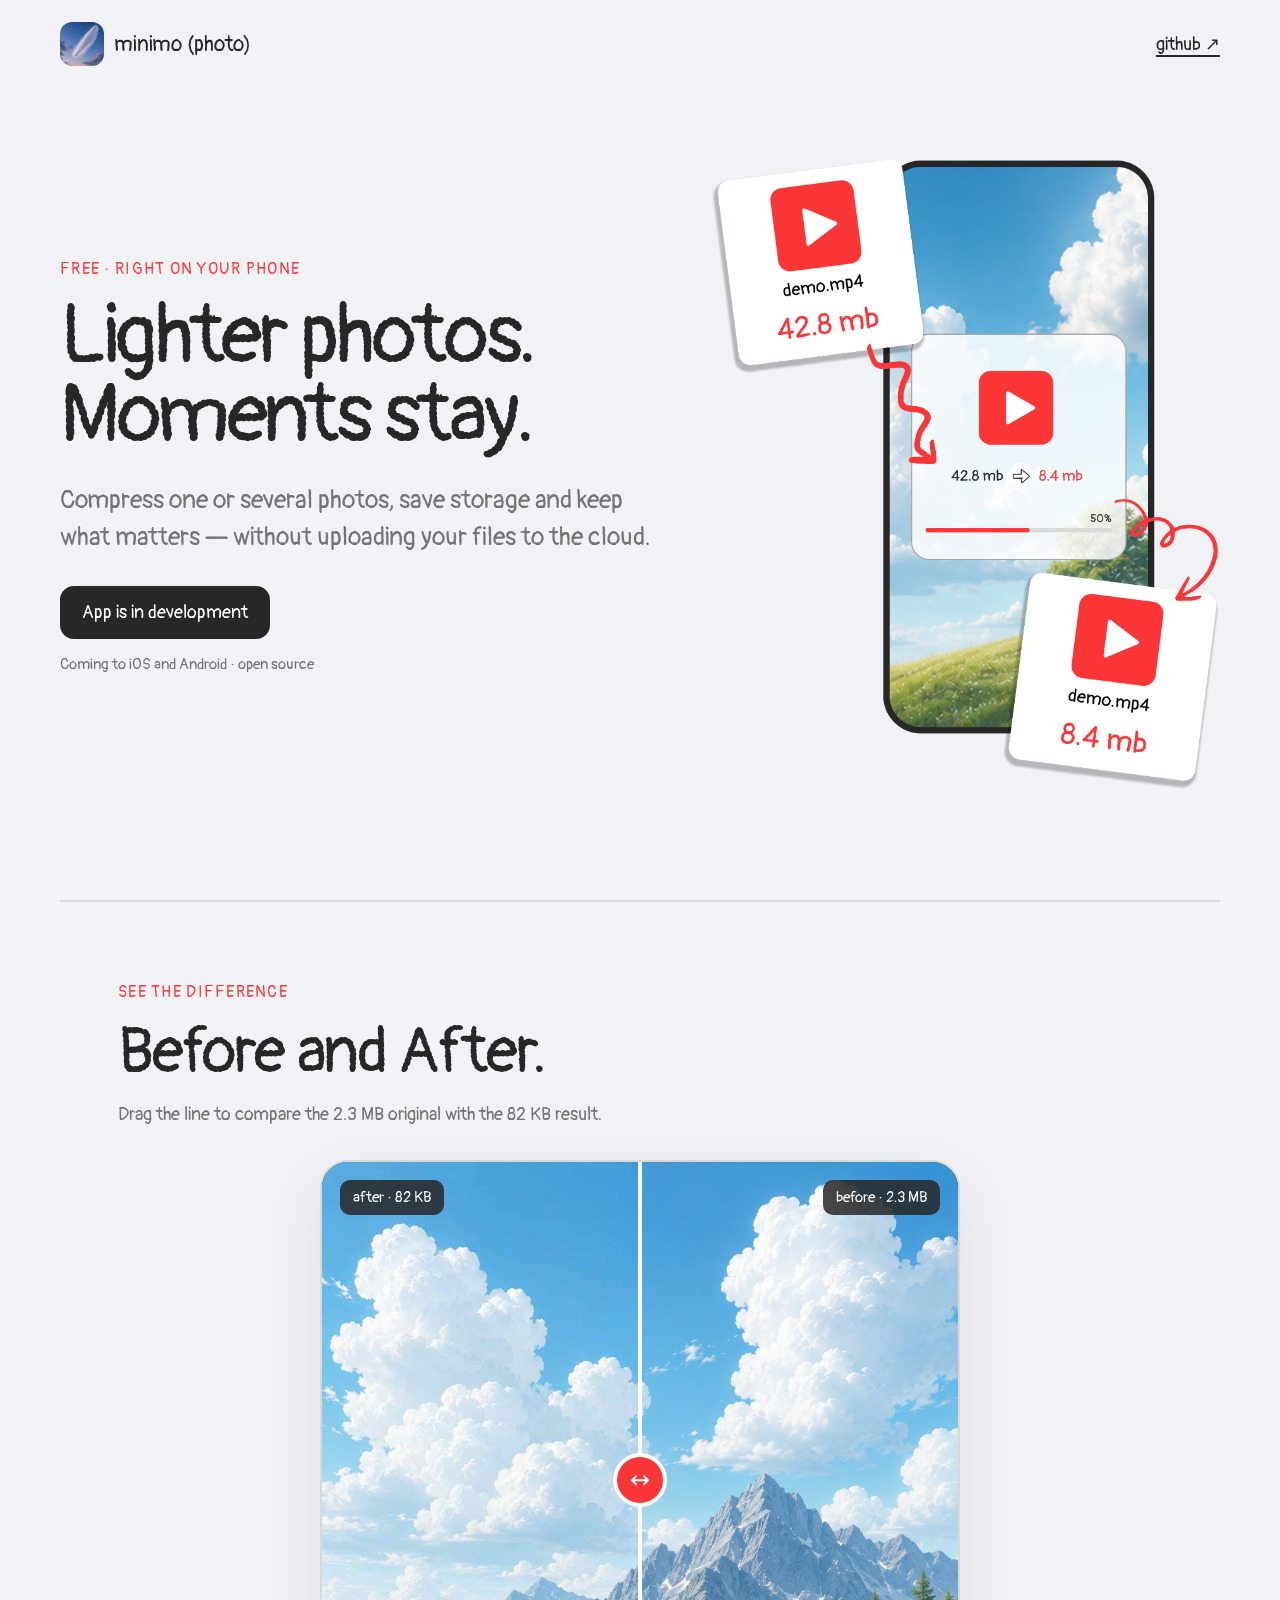
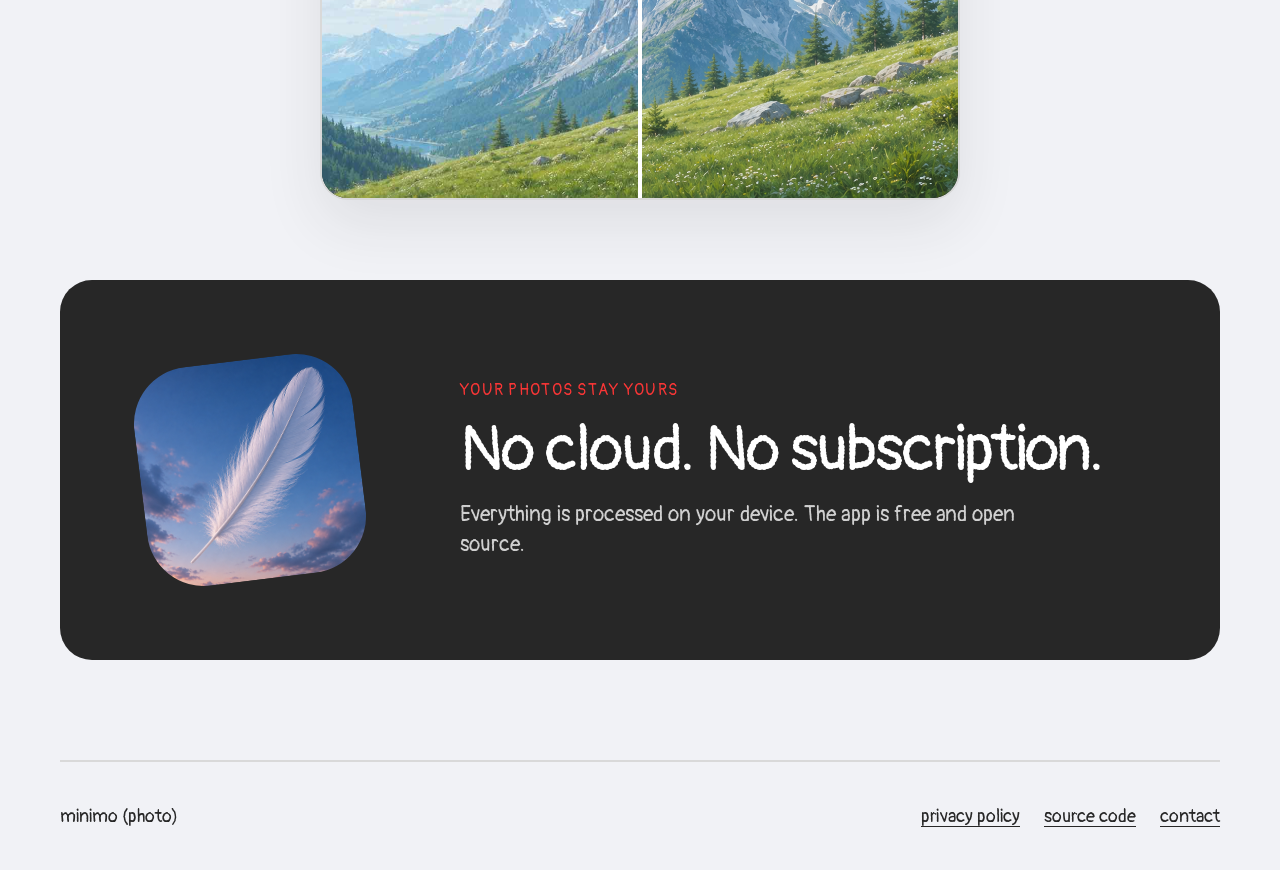
==== index.html @ 9e914084 "Init repo" ====
<!doctype html>
<html lang="en">
  <head>
    <meta charset="UTF-8">
    <meta name="viewport" content="width=device-width, initial-scale=1">
    <meta name="description" content="minimo (photo) — a free app for compressing photos directly on your phone.">
    <meta name="robots" content="index, follow">
    <meta name="theme-color" content="#f1f2f6">
    <title>minimo (photo) — lighter photos</title>
    <link rel="canonical" href="https://minimo-photo.vercel.app/">
    <meta property="og:type" content="website">
    <meta property="og:site_name" content="minimo (photo)">
    <meta property="og:title" content="minimo (photo) — lighter photos">
    <meta property="og:description" content="Compress photos directly on your phone. No cloud uploads. Open source.">
    <meta property="og:url" content="https://minimo-photo.vercel.app/">
    <!-- TODD: Update -->
    <meta property="og:image" content="https://minimo-photo.vercel.app/assets/og-image.png">
    <meta property="og:image:width" content="1200">
    <meta property="og:image:height" content="630">
    <meta property="og:image:alt" content="minimo (photo) — lighter photos">
    <meta name="twitter:card" content="summary_large_image">
    <meta name="twitter:title" content="minimo (photo) — lighter photos">
    <meta name="twitter:description" content="Compress photos directly on your phone. No cloud uploads. Open source.">
    <meta name="twitter:image" content="https://minimo-photo.vercel.app/assets/og-image.png">
    <link rel="stylesheet" href="styles.css">
    <link rel="icon" type="image/png" href="favicon/favicon-96x96.png" sizes="96x96">
    <link rel="icon" type="image/svg+xml" href="favicon/favicon.svg">
    <link rel="shortcut icon" href="favicon/favicon.ico">
    <link rel="apple-touch-icon" sizes="180x180" href="favicon/apple-touch-icon.png">
    <link rel="manifest" href="favicon/site.webmanifest">
  </head>
  <body>
    <header>
      <a class="brand" href="#" aria-label="minimo (photo), home">
        <img src="assets/icon.png" alt="" width="44" height="44">
        <span>minimo (photo)</span>
      </a>
      <nav class="top-links" aria-label="Project links">
        <a class="text-link" href="https://github.com/minimo-pro/minimo_photo">github ↗</a>
      </nav>
    </header>

    <main>
      <section class="hero">
        <div class="hero-copy">
          <p class="eyebrow">free · right on your phone</p>
          <h1>Lighter photos.<br>Moments stay.</h1>
          <p class="lead">
            Compress one or several photos, save storage and keep what matters
            — without uploading your files to the cloud.
          </p>
          <p class="development">App is in development</p>
          <p class="note">Coming to iOS and Android · open source</p>
        </div>
        <!-- TODD: Update -->
        <img class="demo" src="assets/demo.png" alt="A photo enters the phone and comes out compressed">
      </section>

      <section class="comparison" aria-labelledby="comparison-title">
        <p class="eyebrow">see the difference</p>
        <h2 id="comparison-title">Before and After.</h2>
        <p>Drag the line to compare the 2.3 MB original with the 82 KB result.</p>
        <div class="comparison-frame" style="--position: 50%">
          <img src="assets/comparison-before.png" alt="Original photo">
          <img class="comparison-after" src="assets/comparison-after.jpg" alt="Compressed photo">
          <span class="comparison-label before-label">before · 2.3 MB</span>
          <span class="comparison-label after-label">after · 82 KB</span>
          <span class="comparison-line" aria-hidden="true"><b>↔</b></span>
          <input type="range" min="0" max="100" value="50" aria-label="Compare before and after">
        </div>
      </section>

      <section class="privacy">
        <img src="assets/icon.png" alt="" width="120" height="120">
        <div>
          <p class="eyebrow">your photos stay yours</p>
          <h2>No cloud. No subscription.</h2>
          <p>Everything is processed on your device. The app is free and open source.</p>
        </div>
      </section>
    </main>

    <footer>
      <span>minimo (photo)</span>
      <nav aria-label="Project links">
        <a href="/privacy">privacy policy</a>
        <a href="https://github.com/minimo-pro/minimo_photo">source code</a>
        <a href="mailto:khlebobul@gmail.com">contact</a>
      </nav>
    </footer>
    <script>
      const comparison = document.querySelector(".comparison-frame");
      comparison.querySelector("input").addEventListener("input", event => {
        comparison.style.setProperty("--position", `${event.target.value}%`);
      });
    </script>
  </body>
</html>
---- styles.css ----
@font-face {
  font-family: Pangolin;
  src: url("assets/Pangolin-Regular.ttf") format("truetype");
  font-display: swap;
}

:root {
  --page: #f1f2f6;
  --ink: #272727;
  --muted: #747474;
  --frame: #d9d9d9;
  --red: #fc3636;
  --white: #fff;
}

* { box-sizing: border-box; }

html { scroll-behavior: smooth; }

body {
  margin: 0;
  overflow-x: hidden;
  color: var(--ink);
  background: var(--page);
  font-family: Pangolin, system-ui, sans-serif;
  font-size: 18px;
}

a { color: inherit; }

header,
main,
footer {
  width: min(1160px, calc(100% - 40px));
  margin-inline: auto;
}

header {
  height: 88px;
  display: flex;
  align-items: center;
  justify-content: space-between;
}

.brand {
  display: flex;
  align-items: center;
  gap: 10px;
  font-size: 21px;
  text-decoration: none;
}

.brand img { border-radius: 12px; }

.text-link {
  text-underline-offset: 5px;
  text-decoration-thickness: 2px;
}

.top-links {
  display: flex;
  flex-wrap: wrap;
  gap: 18px;
}

.hero {
  min-height: calc(100vh - 88px);
  display: grid;
  grid-template-columns: minmax(0, 1fr) minmax(360px, .85fr);
  align-items: center;
  gap: clamp(24px, 4vw, 64px);
  padding: 60px 0 100px;
}

.hero-copy { min-width: 0; }

.eyebrow {
  margin: 0 0 18px;
  color: var(--red);
  font-size: 16px;
  letter-spacing: .08em;
  text-transform: uppercase;
}

h1,
h2,
p { margin-top: 0; }

h1 {
  max-width: 720px;
  margin-bottom: 28px;
  font-size: clamp(54px, 6.5vw, 96px);
  font-weight: 400;
  line-height: .95;
  letter-spacing: -.04em;
}

h2 {
  margin-bottom: 18px;
  font-size: clamp(42px, 5vw, 68px);
  font-weight: 400;
  line-height: 1;
  letter-spacing: -.03em;
}

.lead {
  max-width: 590px;
  margin-bottom: 30px;
  color: var(--muted);
  font-size: clamp(20px, 2vw, 25px);
  line-height: 1.45;
}

.development {
  width: fit-content;
  margin-bottom: 0;
  padding: 13px 20px;
  color: var(--white);
  background: var(--ink);
  border: 2px solid var(--ink);
  border-radius: 14px;
  font-size: 18px;
}

.note {
  margin-top: 16px;
  color: var(--muted);
  font-size: 15px;
}

.demo {
  display: block;
  width: 100%;
  max-width: 560px;
  height: auto;
  justify-self: center;
}

.comparison {
  padding: 80px 5%;
  border-top: 2px solid var(--frame);
}

.comparison > p:not(.eyebrow) {
  max-width: 580px;
  color: var(--muted);
  line-height: 1.45;
}

.comparison-frame {
  position: relative;
  width: min(100%, 640px);
  aspect-ratio: 1;
  margin: 32px auto 0;
  overflow: hidden;
  background: var(--ink);
  border: 2px solid var(--frame);
  border-radius: 28px;
  box-shadow: 0 24px 60px #27272718;
}

.comparison-frame img {
  position: absolute;
  width: 100%;
  height: 100%;
  object-fit: cover;
}

.comparison-after {
  clip-path: inset(0 calc(100% - var(--position)) 0 0);
}

.comparison-label {
  position: absolute;
  top: 18px;
  z-index: 2;
  padding: 8px 13px;
  color: var(--white);
  background: #272727d9;
  border-radius: 10px;
  font-size: 15px;
}

.before-label { right: 18px; }
.after-label { left: 18px; }

.comparison-line {
  position: absolute;
  z-index: 3;
  top: 0;
  bottom: 0;
  left: var(--position);
  width: 4px;
  background: var(--white);
  transform: translateX(-50%);
  pointer-events: none;
}

.comparison-line b {
  position: absolute;
  top: 50%;
  left: 50%;
  width: 54px;
  height: 54px;
  display: grid;
  place-items: center;
  color: var(--white);
  background: var(--red);
  border: 4px solid var(--white);
  border-radius: 50%;
  font: 24px system-ui, sans-serif;
  transform: translate(-50%, -50%);
}

.comparison-frame input {
  position: absolute;
  z-index: 4;
  inset: 0;
  width: 100%;
  height: 100%;
  margin: 0;
  cursor: ew-resize;
  opacity: 0;
}

.comparison-frame:focus-within {
  outline: 3px solid var(--red);
  outline-offset: 4px;
}

.privacy {
  display: flex;
  align-items: center;
  gap: clamp(30px, 8vw, 100px);
  margin-bottom: 100px;
  padding: clamp(38px, 7vw, 80px);
  color: var(--white);
  background: var(--ink);
  border-radius: 32px;
}

.privacy img {
  width: clamp(110px, 18vw, 220px);
  height: auto;
  border-radius: 26%;
  transform: rotate(-7deg);
}

.privacy p:last-child {
  max-width: 580px;
  margin-bottom: 0;
  color: #d0d0d0;
  font-size: 21px;
  line-height: 1.45;
}

.policy-page {
  min-height: calc(100vh - 198px);
  display: grid;
  align-items: center;
  padding: 60px 0 100px;
}

.policy { max-width: 760px; }

.policy h1 { font-size: clamp(54px, 7vw, 88px); }

.policy p:not(.eyebrow) {
  color: var(--muted);
  font-size: clamp(20px, 2vw, 25px);
  line-height: 1.45;
}

.policy a {
  color: var(--ink);
  text-underline-offset: 5px;
}

footer {
  min-height: 110px;
  display: flex;
  align-items: center;
  justify-content: space-between;
  gap: 24px;
  border-top: 2px solid var(--frame);
}

footer nav {
  display: flex;
  flex-wrap: wrap;
  gap: 24px;
}

footer a { text-underline-offset: 4px; }

@media (max-width: 900px) {
  header,
  main,
  footer { width: min(100% - 28px, 560px); }

  .hero {
    min-height: auto;
    grid-template-columns: 1fr;
    padding: 70px 0 90px;
  }

  h1 { font-size: clamp(48px, 15vw, 78px); }

  .demo {
    width: min(100%, 480px);
    margin-top: 20px;
  }

  .comparison { padding: 64px 0; }

  .privacy {
    align-items: flex-start;
    flex-direction: column;
    margin-bottom: 60px;
  }

  footer {
    align-items: flex-start;
    flex-direction: column;
    padding: 32px 0;
  }
}

@media (max-width: 520px) {
  header { height: 76px; }
  .brand { font-size: 18px; }
  .brand img { width: 38px; height: 38px; }
  .top-links { gap: 12px; font-size: 16px; }
  .hero { padding-top: 48px; }
  h1 { font-size: clamp(40px, 11.5vw, 46px); }
  .lead { font-size: 18px; }
  .privacy { padding: 30px 24px; }
  .comparison-frame { border-radius: 18px; }
  .comparison-line b { width: 44px; height: 44px; }
}

@media (prefers-reduced-motion: reduce) {
  html { scroll-behavior: auto; }
}
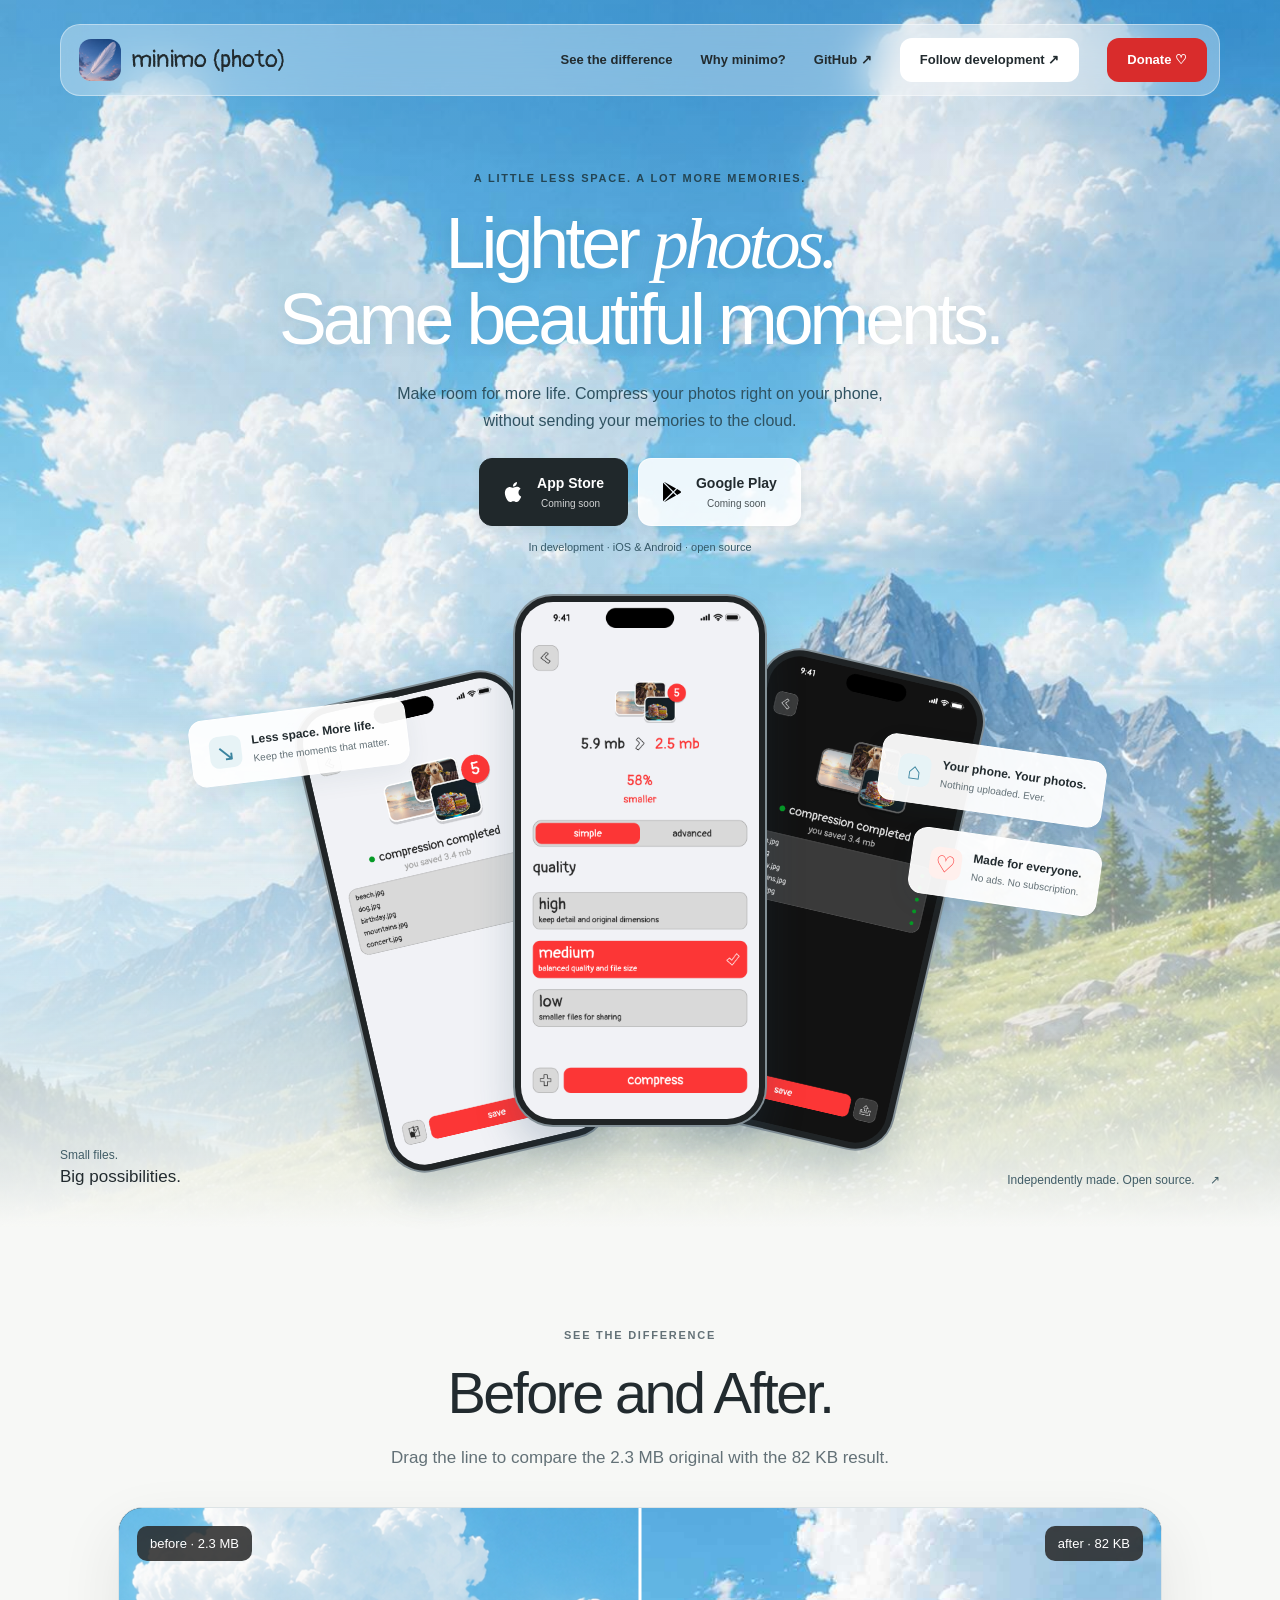
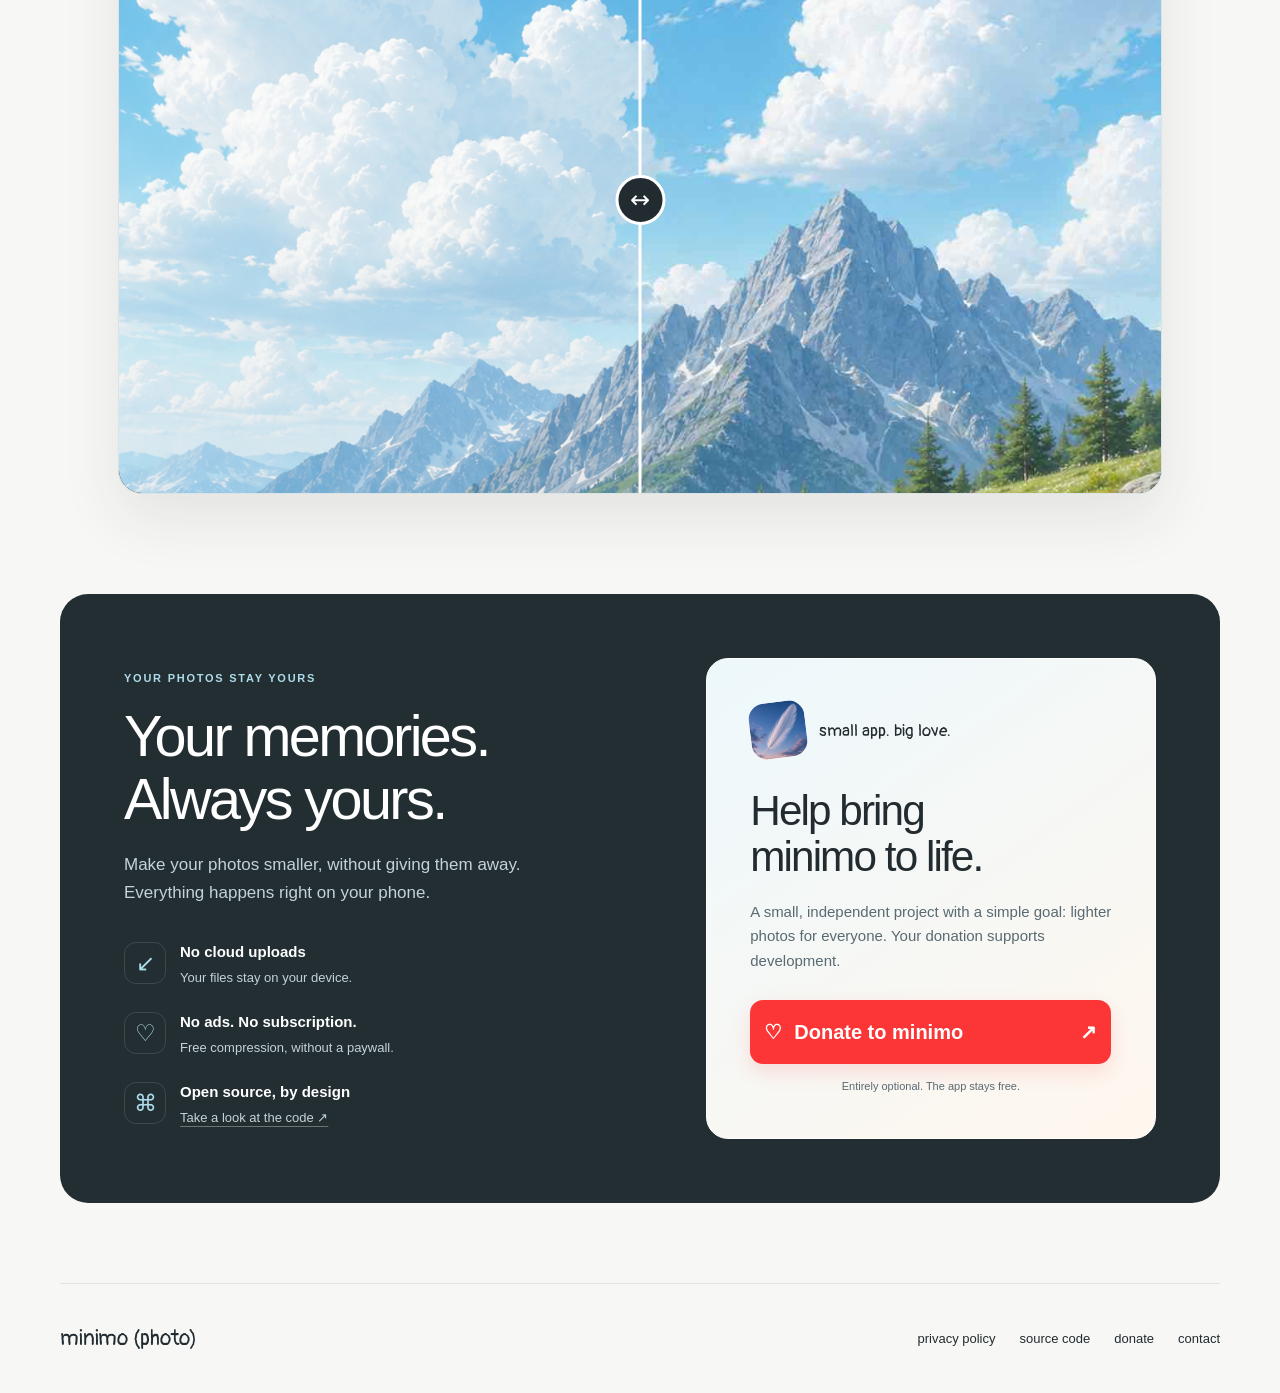
==== commit 0aead6f3: "Redesign photo landing page and improve social preview" ====
--- a/index.html
+++ b/index.html
@@ -5,7 +5,7 @@
     <meta name="viewport" content="width=device-width, initial-scale=1">
     <meta name="description" content="minimo (photo) — a free app for compressing photos directly on your phone.">
     <meta name="robots" content="index, follow">
-    <meta name="theme-color" content="#f1f2f6">
+    <meta name="theme-color" content="#8bcce8">
     <title>minimo (photo) — lighter photos</title>
     <link rel="canonical" href="https://minimo-photo.vercel.app/">
     <meta property="og:type" content="website">
@@ -13,7 +13,6 @@
     <meta property="og:title" content="minimo (photo) — lighter photos">
     <meta property="og:description" content="Compress photos directly on your phone. No cloud uploads. Open source.">
     <meta property="og:url" content="https://minimo-photo.vercel.app/">
-    <!-- TODD: Update -->
     <meta property="og:image" content="https://minimo-photo.vercel.app/assets/og-image.png">
     <meta property="og:image:width" content="1200">
     <meta property="og:image:height" content="630">
@@ -29,34 +28,46 @@
     <link rel="apple-touch-icon" sizes="180x180" href="favicon/apple-touch-icon.png">
     <link rel="manifest" href="favicon/site.webmanifest">
   </head>
-  <body>
+  <body class="landing">
     <header>
       <a class="brand" href="#" aria-label="minimo (photo), home">
         <img src="assets/icon.png" alt="" width="44" height="44">
         <span>minimo (photo)</span>
       </a>
       <nav class="top-links" aria-label="Project links">
-        <a class="text-link" href="https://github.com/minimo-pro/minimo_photo">github ↗</a>
+        <a class="text-link" href="#comparison">See the difference</a>
+        <a class="text-link" href="#privacy">Why minimo?</a>
+        <a class="text-link" href="https://github.com/minimo-pro/minimo_photo">GitHub ↗</a>
+        <a class="nav-cta" href="https://github.com/minimo-pro/minimo_photo">Follow development ↗</a>
+        <a class="nav-cta nav-donate" href="https://web.tribute.tg/d/PM3">Donate ♡</a>
       </nav>
     </header>
 
     <main>
-      <section class="hero">
+      <section class="hero" aria-labelledby="hero-title">
         <div class="hero-copy">
-          <p class="eyebrow">free · right on your phone</p>
-          <h1>Lighter photos.<br>Moments stay.</h1>
-          <p class="lead">
-            Compress one or several photos, save storage and keep what matters
-            — without uploading your files to the cloud.
-          </p>
-          <p class="development">App is in development</p>
-          <p class="note">Coming to iOS and Android · open source</p>
+          <p class="eyebrow">a little less space. a lot more memories.</p>
+          <h1 id="hero-title">Lighter <em>photos.</em><br>Same beautiful moments.</h1>
+          <p class="lead">Make room for more life. Compress your photos right on your phone,<br class="desktop-break"> without sending your memories to the cloud.</p>
+          <div class="store-links" aria-label="minimo (photo) availability">
+            <span class="store-link"><img class="store-icon apple-icon" src="assets/apple.svg" alt="" width="20" height="20"><span>App Store<small class="store-status">Coming soon</small></span></span>
+            <span class="store-link secondary"><img class="store-icon" src="assets/googleplay.svg" alt="" width="20" height="20"><span>Google Play<small class="store-status">Coming soon</small></span></span>
+          </div>
+          <p class="note">In development · iOS &amp; Android · open source</p>
         </div>
-        <!-- TODD: Update -->
-        <img class="demo" src="assets/demo.png" alt="A photo enters the phone and comes out compressed">
+
+        <div class="phone-scene" aria-label="A look inside minimo (photo)">
+          <div class="phone phone-left"><img src="assets/result.png" alt="Compression completed: five photos compressed, 3.4 MB saved" width="1320" height="2868"></div>
+          <div class="phone phone-right"><img src="assets/result-dark.png" alt="The compression result in dark mode" width="1320" height="2868"></div>
+          <div class="phone phone-center"><img src="assets/settings.png" alt="Choose photo quality: five photos go from 5.9 MB to 2.5 MB" width="1320" height="2868" fetchpriority="high"></div>
+          <div class="floating-card space-card"><span class="card-icon" aria-hidden="true">↘</span><div><strong>Less space. More life.</strong><span>Keep the moments that matter.</span></div></div>
+          <div class="floating-card private-card"><span class="card-icon" aria-hidden="true">⌂</span><div><strong>Your phone. Your photos.</strong><span>Nothing uploaded. Ever.</span></div></div>
+          <div class="floating-card free-card"><span class="card-icon" aria-hidden="true">♡</span><div><strong>Made for everyone.</strong><span>No ads. No subscription.</span></div></div>
+        </div>
+        <div class="hero-bottom"><p>Small files.<br><strong>Big possibilities.</strong></p><a href="https://github.com/minimo-pro/minimo_photo">Independently made. Open source. <span aria-hidden="true">↗</span></a></div>
       </section>
 
-      <section class="comparison" aria-labelledby="comparison-title">
+      <section id="comparison" class="comparison" aria-labelledby="comparison-title">
         <p class="eyebrow">see the difference</p>
         <h2 id="comparison-title">Before and After.</h2>
         <p>Drag the line to compare the 2.3 MB original with the 82 KB result.</p>
@@ -70,12 +81,23 @@
         </div>
       </section>
 
-      <section class="privacy">
-        <img src="assets/icon.png" alt="" width="120" height="120">
-        <div>
+      <section id="privacy" class="privacy" aria-labelledby="privacy-title">
+        <div class="privacy-copy">
           <p class="eyebrow">your photos stay yours</p>
-          <h2>No cloud. No subscription.</h2>
-          <p>Everything is processed on your device. The app is free and open source.</p>
+          <h2 id="privacy-title">Your memories.<br>Always yours.</h2>
+          <p>Make your photos smaller, without giving them away. Everything happens right on your phone.</p>
+          <ul class="privacy-benefits">
+            <li><span aria-hidden="true">↙</span><div><strong>No cloud uploads</strong><p>Your files stay on your device.</p></div></li>
+            <li><span aria-hidden="true">♡</span><div><strong>No ads. No subscription.</strong><p>Free compression, without a paywall.</p></div></li>
+            <li><span aria-hidden="true">⌘</span><div><strong>Open source, by design</strong><p><a href="https://github.com/minimo-pro/minimo_photo">Take a look at the code ↗</a></p></div></li>
+          </ul>
+        </div>
+        <div class="support-card">
+          <div class="support-brand"><img src="assets/icon.png" alt="" width="56" height="56"><span>small app. big love.</span></div>
+          <h3>Help bring<br>minimo to life.</h3>
+          <p>A small, independent project with a simple goal: lighter photos for everyone. Your donation supports development.</p>
+          <a class="donate-link" href="https://web.tribute.tg/d/PM3"><span aria-hidden="true">♡</span> Donate to minimo <span aria-hidden="true">↗</span></a>
+          <p class="support-note">Entirely optional. The app stays free.</p>
         </div>
       </section>
     </main>
@@ -85,6 +107,7 @@
       <nav aria-label="Project links">
         <a href="/privacy">privacy policy</a>
         <a href="https://github.com/minimo-pro/minimo_photo">source code</a>
+        <a href="https://web.tribute.tg/d/PM3">donate</a>
         <a href="mailto:khlebobul@gmail.com">contact</a>
       </nav>
     </footer>
--- a/styles.css
+++ b/styles.css
@@ -5,340 +5,166 @@
 }
 
 :root {
-  --page: #f1f2f6;
-  --ink: #272727;
-  --muted: #747474;
-  --frame: #d9d9d9;
+  --page: #f7f8f6;
+  --ink: #222b2f;
+  --muted: #637177;
+  --frame: #dce3e5;
   --red: #fc3636;
   --white: #fff;
 }
 
 * { box-sizing: border-box; }
+html { scroll-behavior: smooth; scroll-padding-top: 28px; }
+body { margin: 0; color: var(--ink); background: var(--page); font: 17px/1.5 -apple-system, BlinkMacSystemFont, "Segoe UI", sans-serif; }
+a { color: inherit; }
+a:focus-visible { outline: 3px solid var(--red); outline-offset: 5px; }
+header, main, footer { width: min(1160px, calc(100% - 48px)); margin-inline: auto; }
+header { position: relative; z-index: 2; display: flex; align-items: center; justify-content: space-between; gap: 24px; min-height: 72px; margin-top: 24px; padding: 10px 12px 10px 18px; border: 1px solid #ffffff65; border-radius: 20px; background: #ffffff55; backdrop-filter: blur(20px); }
+.brand { display: flex; align-items: center; gap: 10px; font-family: Pangolin, sans-serif; font-size: 24px; text-decoration: none; white-space: nowrap; }
+.brand img { width: 42px; height: 42px; border-radius: 12px; }
+.top-links { display: flex; align-items: center; gap: 28px; font-size: 13px; font-weight: 600; }
+.text-link { text-decoration: none; }
+.text-link:hover, footer a:hover { text-decoration: underline; text-underline-offset: 5px; }
+.nav-cta { padding: 12px 20px; background: var(--white); border-radius: 12px; text-decoration: none; }
 
-html { scroll-behavior: smooth; }
+.nav-donate { color: var(--white); background: #d92c2c; white-space: nowrap; }
+.nav-donate:hover { background: #be2424; }
 
-body {
-  margin: 0;
-  overflow-x: hidden;
-  color: var(--ink);
-  background: var(--page);
-  font-family: Pangolin, system-ui, sans-serif;
-  font-size: 18px;
+.hero { position: relative; isolation: isolate; padding-top: 74px; text-align: center; }
+.hero::before { content: ""; position: absolute; z-index: -1; top: -130px; bottom: 0; left: calc((100% - 100vw) / 2); width: 100vw; background: linear-gradient(180deg, #25537018, transparent 55%, #f7f8f6 100%), url("assets/sky.jpg") center bottom / cover; }
+.hero-copy { position: relative; z-index: 1; }
+.eyebrow { margin: 0 0 18px; color: var(--muted); font-size: 11px; font-weight: 650; letter-spacing: .16em; text-transform: uppercase; }
+.hero .eyebrow { color: #244554; }
+h1, h2, p { margin-top: 0; }
+h1 { margin-bottom: 24px; font-size: clamp(46px, 5.6vw, 76px); font-weight: 500; line-height: 1.06; letter-spacing: -.055em; }
+.hero h1 { color: var(--white); text-shadow: 0 2px 16px #1d506525; }
+h1 em { font-family: Georgia, "Times New Roman", serif; font-weight: 400; }
+h2 { margin-bottom: 20px; font-size: clamp(36px, 4.5vw, 58px); font-weight: 500; line-height: 1.1; letter-spacing: -.045em; }
+.lead { margin-bottom: 24px; color: #2f5261; font-size: 16px; line-height: 1.65; }
+.store-links { display: flex; justify-content: center; flex-wrap: wrap; gap: 10px; scroll-margin-top: 30px; }
+.store-link { display: inline-flex; align-items: center; gap: 14px; padding: 14px 23px; color: var(--white); background: #20282b; border: 1px solid #20282b; border-radius: 13px; font-size: 14px; font-weight: 600; text-decoration: none; box-shadow: 0 4px 12px #18374615; transition: transform .2s; }
+.store-link[href]:hover, .donate-link:hover { transform: translateY(-2px); }
+.store-status { display: block; margin-top: 2px; font-size: 10px; font-weight: 400; opacity: .8; }
+.store-icon { display: block; width: 20px; height: 20px; flex-shrink: 0; }
+.apple-icon { filter: invert(1); }
+.store-link.secondary { background: #ffffffdf; border-color: #ffffff80; color: var(--ink); }
+.note { margin: 13px 0 0; color: #345867; font-size: 11px; }
+
+.phone-scene { position: relative; width: min(100%, 900px); height: 570px; margin: 40px auto 0; }
+.phone { position: absolute; width: 225px; overflow: hidden; border: 6px solid #202426; border-radius: 38px; background: #202426; box-shadow: 0 0 0 2px #839097, 0 22px 40px #254b6338; }
+.phone img { display: block; width: 100%; height: auto; }
+.phone-center { z-index: 2; width: 250px; top: 0; left: calc(50% - 125px); }
+.phone-left { top: 88px; left: calc(50% - 300px); transform: rotate(-13deg); }
+.phone-right { top: 66px; right: calc(50% - 300px); transform: rotate(13deg); }
+.floating-card { position: absolute; z-index: 3; display: flex; align-items: center; gap: 11px; padding: 15px 18px; text-align: left; background: #fffffff0; border: 1px solid #fff; border-radius: 14px; box-shadow: 0 8px 24px #264e6712; }
+.floating-card strong { display: block; font-size: 12px; font-weight: 650; }
+.floating-card div > span { display: block; color: var(--muted); font-size: 10px; margin-top: 2px; }
+.card-icon { display: grid; place-items: center; width: 32px; height: 32px; color: #3b849f; background: #e7f3f6; border-radius: 9px; font-size: 23px; }
+.space-card { top: 113px; left: 0; transform: rotate(-7deg); }
+.private-card { top: 151px; right: -15px; transform: rotate(8deg); }
+.free-card { top: 242px; right: -10px; transform: rotate(8deg); }
+.free-card .card-icon { color: var(--red); background: #fff0ed; }
+.hero-bottom { position: relative; display: flex; align-items: end; justify-content: space-between; gap: 24px; margin-top: -20px; padding: 0 0 38px; text-align: left; color: #415d67; font-size: 12px; }
+.hero-bottom p { margin: 0; }
+.hero-bottom strong { font-size: 17px; color: var(--ink); font-weight: 500; }
+.hero-bottom a { text-decoration: none; }
+.hero-bottom a span { margin-left: 12px; }
+
+.comparison { padding: 100px 5%; text-align: center; }
+.comparison > p:not(.eyebrow) { color: var(--muted); }
+.comparison-frame { position: relative; aspect-ratio: 16 / 9; margin-top: 36px; overflow: hidden; background: var(--ink); border: 1px solid var(--frame); border-radius: 24px; box-shadow: 0 24px 60px #27272718; }
+.comparison-frame img { position: absolute; inset: 0; width: 100%; height: 100%; object-fit: cover; }
+.comparison-after { clip-path: inset(0 0 0 var(--position)); }
+.comparison-label { position: absolute; top: 18px; z-index: 2; padding: 8px 13px; color: var(--white); background: #272727d9; border-radius: 10px; font-size: 13px; }
+.before-label { left: 18px; }
+.after-label { right: 18px; }
+.comparison-line { position: absolute; z-index: 3; top: 0; bottom: 0; left: var(--position); width: 3px; background: var(--white); transform: translateX(-50%); pointer-events: none; }
+.comparison-line b { position: absolute; top: 50%; left: 50%; width: 50px; height: 50px; display: grid; place-items: center; color: var(--white); background: var(--ink); border: 3px solid var(--white); border-radius: 50%; font: 24px system-ui, sans-serif; transform: translate(-50%, -50%); }
+.comparison-frame input { position: absolute; z-index: 4; inset: 0; width: 100%; height: 100%; margin: 0; cursor: ew-resize; opacity: 0; }
+.comparison-frame:focus-within { outline: 3px solid var(--red); outline-offset: 4px; }
+.privacy { display: grid; grid-template-columns: 1.15fr 1fr; align-items: center; gap: clamp(32px, 5vw, 64px); margin-bottom: 80px; padding: clamp(32px, 5vw, 64px); color: var(--white); background: #222e32; border-radius: 28px; }
+.privacy-copy > p:not(.eyebrow) { max-width: 420px; color: #c5d2d6; line-height: 1.65; }
+.privacy .eyebrow { color: #addbea; }
+.privacy-benefits { display: grid; gap: 22px; margin: 32px 0 0; padding: 0; list-style: none; }
+.privacy-benefits li { display: flex; align-items: center; gap: 14px; }
+.privacy-benefits li > span { display: grid; place-items: center; flex-shrink: 0; width: 42px; height: 42px; border: 1px solid #ffffff20; border-radius: 12px; color: #addbea; font-size: 23px; }
+.privacy-benefits strong { font-size: 15px; font-weight: 600; }
+.privacy-benefits p { margin: 3px 0 0; color: #c5d2d6; font-size: 13px; }
+.privacy-benefits a { text-decoration-color: #ffffff55; text-underline-offset: 4px; }
+.support-card { padding: clamp(26px, 3.4vw, 44px); color: var(--ink); background: linear-gradient(145deg, #edf8fc, #fff7ee); border: 1px solid #fff; border-radius: 22px; }
+.support-brand { display: flex; align-items: center; gap: 13px; margin-bottom: 30px; }
+.support-brand img { border-radius: 16px; transform: rotate(-7deg); }
+.support-brand span { font-family: Pangolin, sans-serif; font-size: 17px; }
+.support-card h3 { margin: 0 0 20px; font-size: clamp(32px, 3.3vw, 44px); font-weight: 500; line-height: 1.08; letter-spacing: -.045em; }
+.support-card > p { color: #596a72; font-size: 15px; line-height: 1.65; }
+.donate-link { display: flex; align-items: center; justify-content: center; gap: 12px; width: 100%; margin-top: 26px; padding: 17px 14px; color: var(--white); background: var(--red); border-radius: 13px; font-size: 20px; font-weight: 650; text-decoration: none; box-shadow: 0 8px 20px #fc363625; transition: transform .2s, background .2s; }
+.donate-link:hover { background: #d92c2c; }
+.donate-link span:last-child { margin-left: auto; }
+.support-card .support-note { margin: 13px 0 0; text-align: center; font-size: 11px; }
+.policy-page { min-height: calc(100vh - 226px); display: grid; align-items: center; padding: 60px 0 100px; }
+.policy { max-width: 760px; }
+.policy p:not(.eyebrow) { color: var(--muted); font-size: 20px; line-height: 1.65; }
+.policy a { color: var(--ink); text-underline-offset: 5px; }
+footer { min-height: 110px; display: flex; align-items: center; justify-content: space-between; gap: 24px; border-top: 1px solid var(--frame); font-size: 13px; }
+footer > span { font-family: Pangolin, sans-serif; font-size: 21px; }
+footer nav { display: flex; flex-wrap: wrap; gap: 24px; }
+footer a { text-decoration: none; }
+
+@media (max-width: 1000px) {
+  .top-links { gap: 18px; }
+  .top-links .text-link { display: none; }
+  .phone-scene { width: 740px; max-width: 100%; }
+  .floating-card { padding: 12px; }
+  .space-card { left: -5px; }
+  .private-card, .free-card { right: -5px; }
 }
-
-a { color: inherit; }
-
-header,
-main,
-footer {
-  width: min(1160px, calc(100% - 40px));
-  margin-inline: auto;
+@media (max-width: 700px) {
+  header, main, footer { width: calc(100% - 32px); }
+  header { min-height: 64px; margin-top: 16px; padding: 9px 10px; border-radius: 16px; gap: 12px; }
+  .brand { font-size: 20px; gap: 7px; }
+  .brand img { width: 34px; height: 34px; border-radius: 9px; }
+  .top-links .text-link, .top-links .nav-cta:not(.nav-donate) { display: none; }
+  .nav-cta { padding: 10px 13px; font-size: 12px; }
+  .hero { padding-top: 56px; }
+  .hero::before { top: -100px; background-position: center, 62% bottom; }
+  .hero .eyebrow { font-size: 9px; letter-spacing: .1em; }
+  h1 { font-size: clamp(37px, 7.6vw, 53px); line-height: 1.1; letter-spacing: -.05em; }
+  .lead { max-width: 430px; margin-inline: auto; font-size: 14px; }
+  .desktop-break { display: none; }
+  .store-link { padding: 12px 18px; font-size: 13px; }
+  .phone-scene { height: 455px; margin-top: 35px; overflow-x: clip; }
+  .phone { width: 162px; border-width: 4px; border-radius: 27px; }
+  .phone-center { width: 190px; left: calc(50% - 95px); border-radius: 31px; }
+  .phone-left { left: calc(50% - 210px); top: 80px; transform: rotate(-10deg); }
+  .phone-right { right: calc(50% - 210px); top: 65px; transform: rotate(10deg); }
+  .floating-card { padding: 10px; gap: 7px; border-radius: 11px; }
+  .floating-card strong { font-size: 10px; }
+  .floating-card div > span { font-size: 9px; }
+  .card-icon { width: 25px; height: 25px; font-size: 19px; }
+  .space-card { top: 210px; left: 0; }
+  .private-card { top: 315px; right: 0; }
+  .free-card { display: none; }
+  .hero-bottom { margin-top: 0; align-items: start; font-size: 10px; gap: 16px; }
+  .hero-bottom strong { font-size: 14px; }
+  .hero-bottom a { max-width: 155px; text-align: right; }
+  .comparison { padding: 65px 0; }
+  .comparison > p:not(.eyebrow) { font-size: 14px; }
+  .comparison-frame { border-radius: 16px; }
+  .comparison-label { top: 10px; font-size: 11px; padding: 5px 9px; }
+  .before-label { left: 10px; }
+  .after-label { right: 10px; }
+  .comparison-line b { width: 38px; height: 38px; }
+  .privacy { grid-template-columns: 1fr; gap: 32px; padding: 32px 24px; margin-bottom: 50px; }
+  .support-card { padding: 26px 22px; }
+  .donate-link { font-size: 19px; gap: 8px; }
+  footer { align-items: flex-start; flex-direction: column; padding: 28px 0; gap: 16px; }
+  footer nav { gap: 16px; }
 }
-
-header {
-  height: 88px;
-  display: flex;
-  align-items: center;
-  justify-content: space-between;
+@media (max-width: 440px) {
+  .phone-left { left: calc(50% - 165px); }
+  .phone-right { right: calc(50% - 165px); }
 }
-
-.brand {
-  display: flex;
-  align-items: center;
-  gap: 10px;
-  font-size: 21px;
-  text-decoration: none;
-}
-
-.brand img { border-radius: 12px; }
-
-.text-link {
-  text-underline-offset: 5px;
-  text-decoration-thickness: 2px;
-}
-
-.top-links {
-  display: flex;
-  flex-wrap: wrap;
-  gap: 18px;
-}
-
-.hero {
-  min-height: calc(100vh - 88px);
-  display: grid;
-  grid-template-columns: minmax(0, 1fr) minmax(360px, .85fr);
-  align-items: center;
-  gap: clamp(24px, 4vw, 64px);
-  padding: 60px 0 100px;
-}
-
-.hero-copy { min-width: 0; }
-
-.eyebrow {
-  margin: 0 0 18px;
-  color: var(--red);
-  font-size: 16px;
-  letter-spacing: .08em;
-  text-transform: uppercase;
-}
-
-h1,
-h2,
-p { margin-top: 0; }
-
-h1 {
-  max-width: 720px;
-  margin-bottom: 28px;
-  font-size: clamp(54px, 6.5vw, 96px);
-  font-weight: 400;
-  line-height: .95;
-  letter-spacing: -.04em;
-}
-
-h2 {
-  margin-bottom: 18px;
-  font-size: clamp(42px, 5vw, 68px);
-  font-weight: 400;
-  line-height: 1;
-  letter-spacing: -.03em;
-}
-
-.lead {
-  max-width: 590px;
-  margin-bottom: 30px;
-  color: var(--muted);
-  font-size: clamp(20px, 2vw, 25px);
-  line-height: 1.45;
-}
-
-.development {
-  width: fit-content;
-  margin-bottom: 0;
-  padding: 13px 20px;
-  color: var(--white);
-  background: var(--ink);
-  border: 2px solid var(--ink);
-  border-radius: 14px;
-  font-size: 18px;
-}
-
-.note {
-  margin-top: 16px;
-  color: var(--muted);
-  font-size: 15px;
-}
-
-.demo {
-  display: block;
-  width: 100%;
-  max-width: 560px;
-  height: auto;
-  justify-self: center;
-}
-
-.comparison {
-  padding: 80px 5%;
-  border-top: 2px solid var(--frame);
-}
-
-.comparison > p:not(.eyebrow) {
-  max-width: 580px;
-  color: var(--muted);
-  line-height: 1.45;
-}
-
-.comparison-frame {
-  position: relative;
-  width: min(100%, 640px);
-  aspect-ratio: 1;
-  margin: 32px auto 0;
-  overflow: hidden;
-  background: var(--ink);
-  border: 2px solid var(--frame);
-  border-radius: 28px;
-  box-shadow: 0 24px 60px #27272718;
-}
-
-.comparison-frame img {
-  position: absolute;
-  width: 100%;
-  height: 100%;
-  object-fit: cover;
-}
-
-.comparison-after {
-  clip-path: inset(0 calc(100% - var(--position)) 0 0);
-}
-
-.comparison-label {
-  position: absolute;
-  top: 18px;
-  z-index: 2;
-  padding: 8px 13px;
-  color: var(--white);
-  background: #272727d9;
-  border-radius: 10px;
-  font-size: 15px;
-}
-
-.before-label { right: 18px; }
-.after-label { left: 18px; }
-
-.comparison-line {
-  position: absolute;
-  z-index: 3;
-  top: 0;
-  bottom: 0;
-  left: var(--position);
-  width: 4px;
-  background: var(--white);
-  transform: translateX(-50%);
-  pointer-events: none;
-}
-
-.comparison-line b {
-  position: absolute;
-  top: 50%;
-  left: 50%;
-  width: 54px;
-  height: 54px;
-  display: grid;
-  place-items: center;
-  color: var(--white);
-  background: var(--red);
-  border: 4px solid var(--white);
-  border-radius: 50%;
-  font: 24px system-ui, sans-serif;
-  transform: translate(-50%, -50%);
-}
-
-.comparison-frame input {
-  position: absolute;
-  z-index: 4;
-  inset: 0;
-  width: 100%;
-  height: 100%;
-  margin: 0;
-  cursor: ew-resize;
-  opacity: 0;
-}
-
-.comparison-frame:focus-within {
-  outline: 3px solid var(--red);
-  outline-offset: 4px;
-}
-
-.privacy {
-  display: flex;
-  align-items: center;
-  gap: clamp(30px, 8vw, 100px);
-  margin-bottom: 100px;
-  padding: clamp(38px, 7vw, 80px);
-  color: var(--white);
-  background: var(--ink);
-  border-radius: 32px;
-}
-
-.privacy img {
-  width: clamp(110px, 18vw, 220px);
-  height: auto;
-  border-radius: 26%;
-  transform: rotate(-7deg);
-}
-
-.privacy p:last-child {
-  max-width: 580px;
-  margin-bottom: 0;
-  color: #d0d0d0;
-  font-size: 21px;
-  line-height: 1.45;
-}
-
-.policy-page {
-  min-height: calc(100vh - 198px);
-  display: grid;
-  align-items: center;
-  padding: 60px 0 100px;
-}
-
-.policy { max-width: 760px; }
-
-.policy h1 { font-size: clamp(54px, 7vw, 88px); }
-
-.policy p:not(.eyebrow) {
-  color: var(--muted);
-  font-size: clamp(20px, 2vw, 25px);
-  line-height: 1.45;
-}
-
-.policy a {
-  color: var(--ink);
-  text-underline-offset: 5px;
-}
-
-footer {
-  min-height: 110px;
-  display: flex;
-  align-items: center;
-  justify-content: space-between;
-  gap: 24px;
-  border-top: 2px solid var(--frame);
-}
-
-footer nav {
-  display: flex;
-  flex-wrap: wrap;
-  gap: 24px;
-}
-
-footer a { text-underline-offset: 4px; }
-
-@media (max-width: 900px) {
-  header,
-  main,
-  footer { width: min(100% - 28px, 560px); }
-
-  .hero {
-    min-height: auto;
-    grid-template-columns: 1fr;
-    padding: 70px 0 90px;
-  }
-
-  h1 { font-size: clamp(48px, 15vw, 78px); }
-
-  .demo {
-    width: min(100%, 480px);
-    margin-top: 20px;
-  }
-
-  .comparison { padding: 64px 0; }
-
-  .privacy {
-    align-items: flex-start;
-    flex-direction: column;
-    margin-bottom: 60px;
-  }
-
-  footer {
-    align-items: flex-start;
-    flex-direction: column;
-    padding: 32px 0;
-  }
-}
-
-@media (max-width: 520px) {
-  header { height: 76px; }
-  .brand { font-size: 18px; }
-  .brand img { width: 38px; height: 38px; }
-  .top-links { gap: 12px; font-size: 16px; }
-  .hero { padding-top: 48px; }
-  h1 { font-size: clamp(40px, 11.5vw, 46px); }
-  .lead { font-size: 18px; }
-  .privacy { padding: 30px 24px; }
-  .comparison-frame { border-radius: 18px; }
-  .comparison-line b { width: 44px; height: 44px; }
-}
-
 @media (prefers-reduced-motion: reduce) {
   html { scroll-behavior: auto; }
+  .store-link, .donate-link { transition: none; }
 }
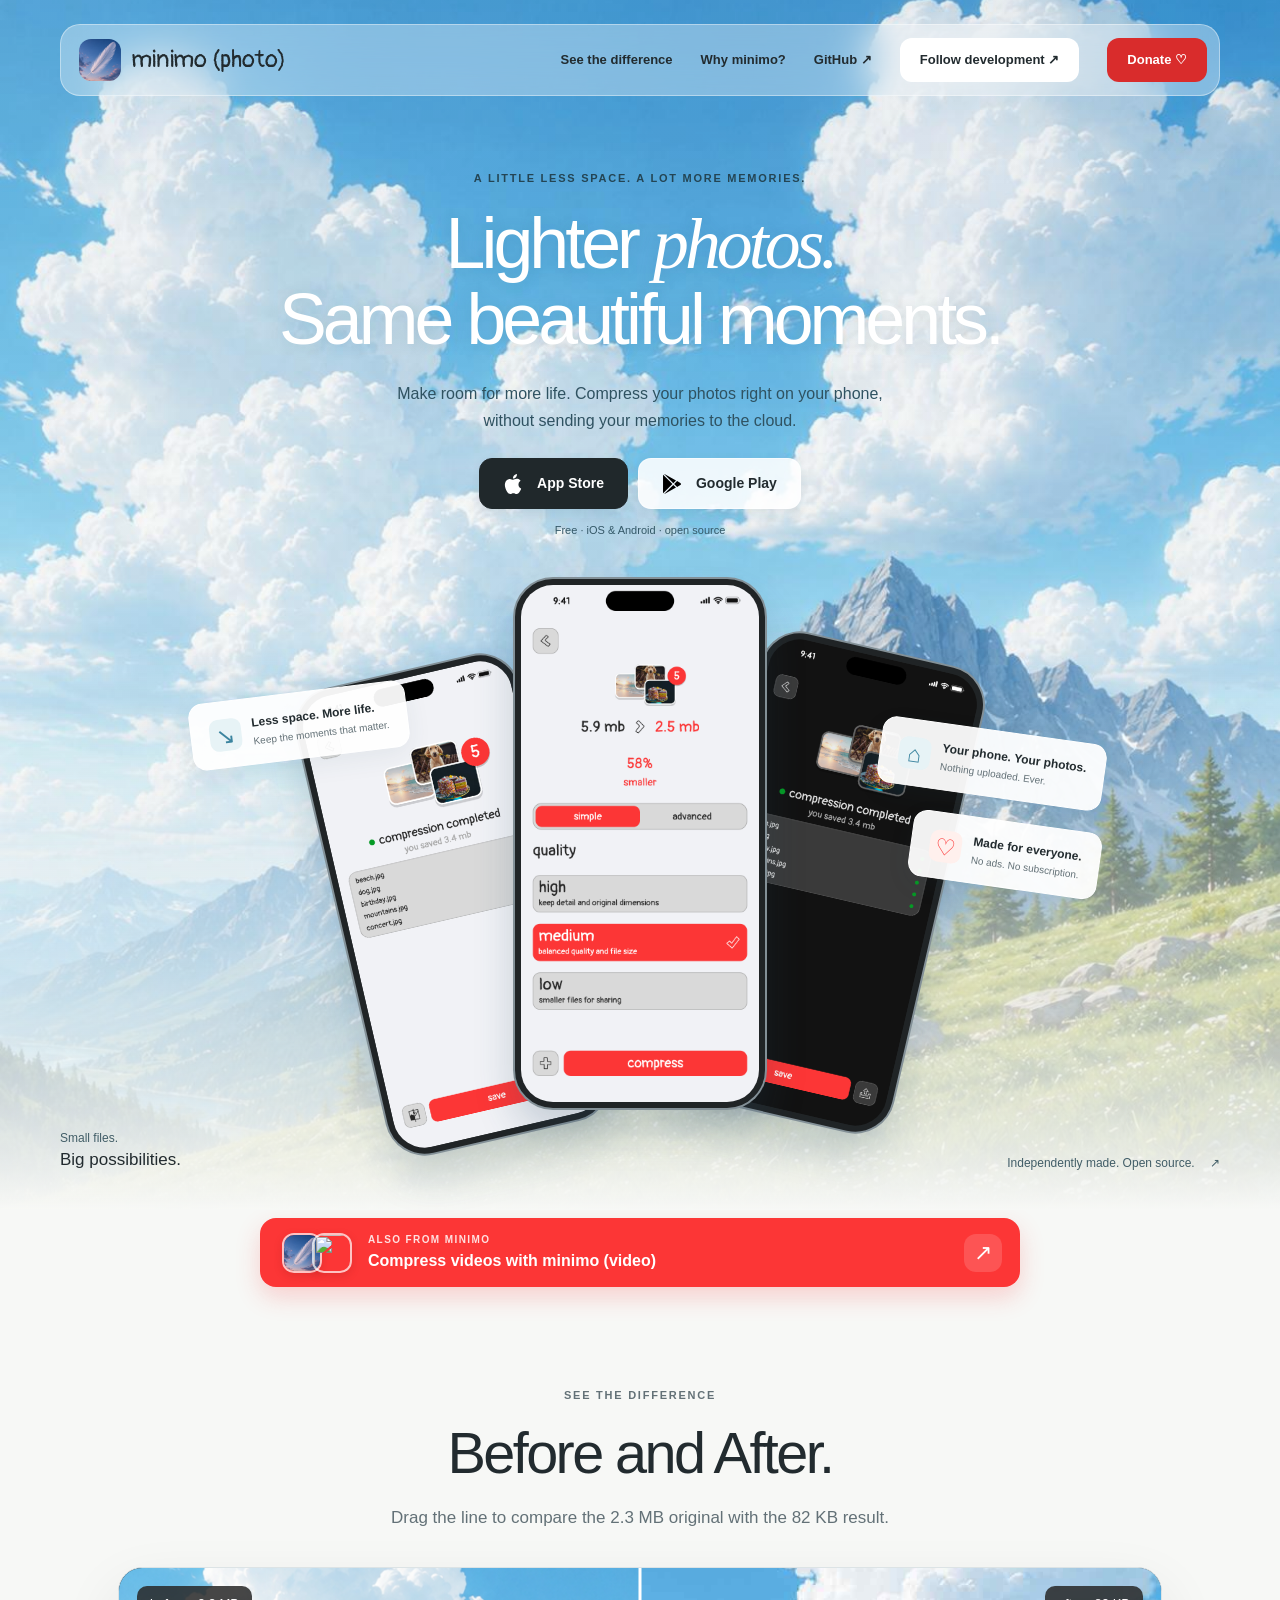
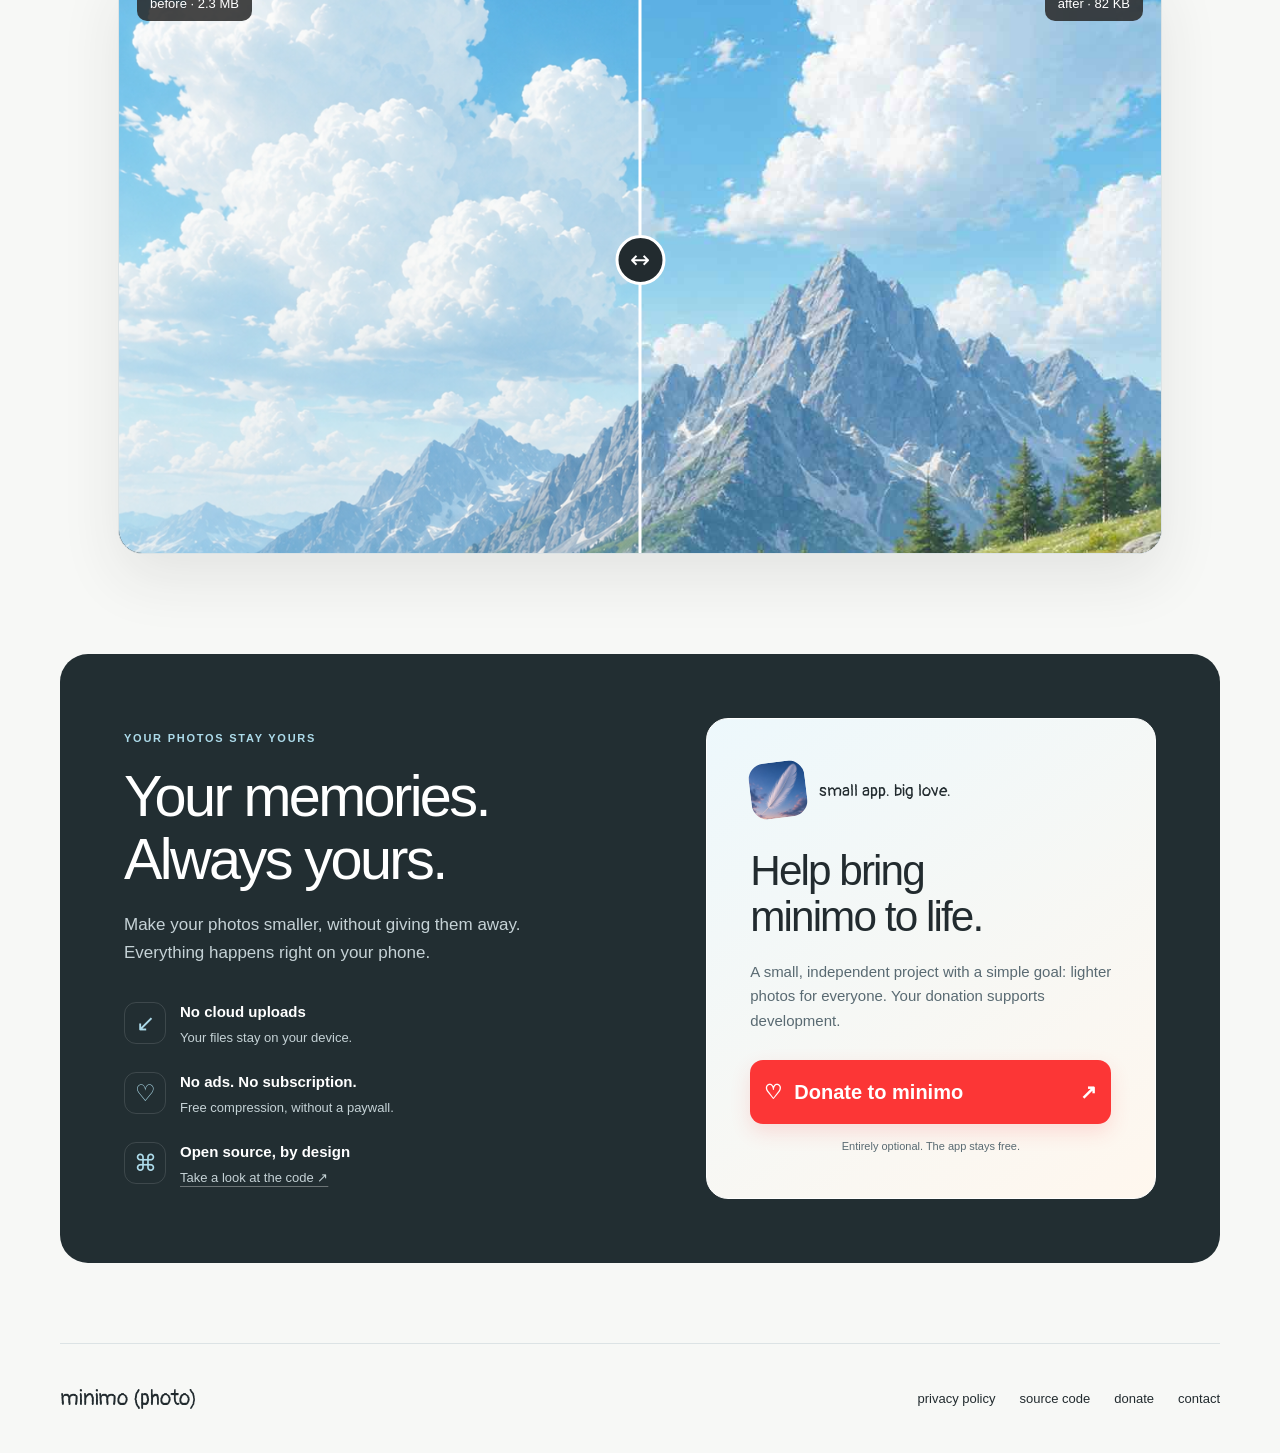
==== commit dd8b4338: "Add app links" ====
--- a/index.html
+++ b/index.html
@@ -49,11 +49,11 @@
           <p class="eyebrow">a little less space. a lot more memories.</p>
           <h1 id="hero-title">Lighter <em>photos.</em><br>Same beautiful moments.</h1>
           <p class="lead">Make room for more life. Compress your photos right on your phone,<br class="desktop-break"> without sending your memories to the cloud.</p>
-          <div class="store-links" aria-label="minimo (photo) availability">
-            <span class="store-link"><img class="store-icon apple-icon" src="assets/apple.svg" alt="" width="20" height="20"><span>App Store<small class="store-status">Coming soon</small></span></span>
-            <span class="store-link secondary"><img class="store-icon" src="assets/googleplay.svg" alt="" width="20" height="20"><span>Google Play<small class="store-status">Coming soon</small></span></span>
+          <div class="store-links" aria-label="Download minimo (photo)">
+            <a class="store-link" href="https://apps.apple.com/us/app/minimo-photo-compressor/id6822256099"><img class="store-icon apple-icon" src="assets/apple.svg" alt="" width="20" height="20"> App Store</a>
+            <a class="store-link secondary" href="https://play.google.com/store/apps/details?id=com.khlebobul.minimo_photo"><img class="store-icon" src="assets/googleplay.svg" alt="" width="20" height="20"> Google Play</a>
           </div>
-          <p class="note">In development · iOS &amp; Android · open source</p>
+          <p class="note">Free · iOS &amp; Android · open source</p>
         </div>
 
         <div class="phone-scene" aria-label="A look inside minimo (photo)">
@@ -66,6 +66,11 @@
         </div>
         <div class="hero-bottom"><p>Small files.<br><strong>Big possibilities.</strong></p><a href="https://github.com/minimo-pro/minimo_photo">Independently made. Open source. <span aria-hidden="true">↗</span></a></div>
       </section>
+      <a class="sister-project" href="https://minimo-video.vercel.app/">
+        <span class="sister-project-icons" aria-hidden="true"><img src="assets/icon.png" alt=""><img src="https://minimo-video.vercel.app/assets/icon.png" alt=""></span>
+        <span class="sister-project-copy"><span class="sister-project-label">Also from minimo</span><strong>Compress videos with minimo (video)</strong></span>
+        <span class="sister-project-arrow" aria-hidden="true">↗</span>
+      </a>
 
       <section id="comparison" class="comparison" aria-labelledby="comparison-title">
         <p class="eyebrow">see the difference</p>
--- a/styles.css
+++ b/styles.css
@@ -29,6 +29,16 @@
 
 .nav-donate { color: var(--white); background: #d92c2c; white-space: nowrap; }
 .nav-donate:hover { background: #be2424; }
+
+.sister-project { display: flex; align-items: center; gap: 16px; max-width: 760px; margin: 8px auto 0; padding: 14px 18px; color: var(--white); background: var(--red); border-radius: 16px; text-align: left; text-decoration: none; box-shadow: 0 10px 24px #fc363635; transition: transform .2s, background .2s; }
+.sister-project:hover { transform: translateY(-2px); background: #e52e2e; }
+.sister-project-icons { display: flex; flex: 0 0 auto; padding-left: 4px; }
+.sister-project-icons img { width: 40px; height: 40px; border: 2px solid #ffffffb3; border-radius: 12px; box-shadow: 0 3px 8px #8d171733; }
+.sister-project-icons img + img { margin-left: -10px; }
+.sister-project-copy { display: grid; flex: 1; gap: 2px; }
+.sister-project-label { color: #ffe0e0; font-size: 10px; font-weight: 700; letter-spacing: .14em; text-transform: uppercase; }
+.sister-project-copy strong { font-size: 16px; font-weight: 600; }
+.sister-project-arrow { display: grid; flex: 0 0 38px; place-items: center; width: 38px; height: 38px; background: #ffffff26; border-radius: 12px; font-size: 22px; }
 
 .hero { position: relative; isolation: isolate; padding-top: 74px; text-align: center; }
 .hero::before { content: ""; position: absolute; z-index: -1; top: -130px; bottom: 0; left: calc((100% - 100vw) / 2); width: 100vw; background: linear-gradient(180deg, #25537018, transparent 55%, #f7f8f6 100%), url("assets/sky.jpg") center bottom / cover; }
@@ -124,6 +134,10 @@
   .brand { font-size: 20px; gap: 7px; }
   .brand img { width: 34px; height: 34px; border-radius: 9px; }
   .top-links .text-link, .top-links .nav-cta:not(.nav-donate) { display: none; }
+  .sister-project { gap: 12px; margin-top: 6px; padding: 12px; }
+  .sister-project-icons img { width: 34px; height: 34px; border-radius: 10px; }
+  .sister-project-copy strong { font-size: 14px; }
+  .sister-project-arrow { flex-basis: 32px; width: 32px; height: 32px; }
   .nav-cta { padding: 10px 13px; font-size: 12px; }
   .hero { padding-top: 56px; }
   .hero::before { top: -100px; background-position: center, 62% bottom; }
@@ -166,5 +180,5 @@
 }
 @media (prefers-reduced-motion: reduce) {
   html { scroll-behavior: auto; }
-  .store-link, .donate-link { transition: none; }
+  .store-link, .donate-link, .sister-project { transition: none; }
 }
